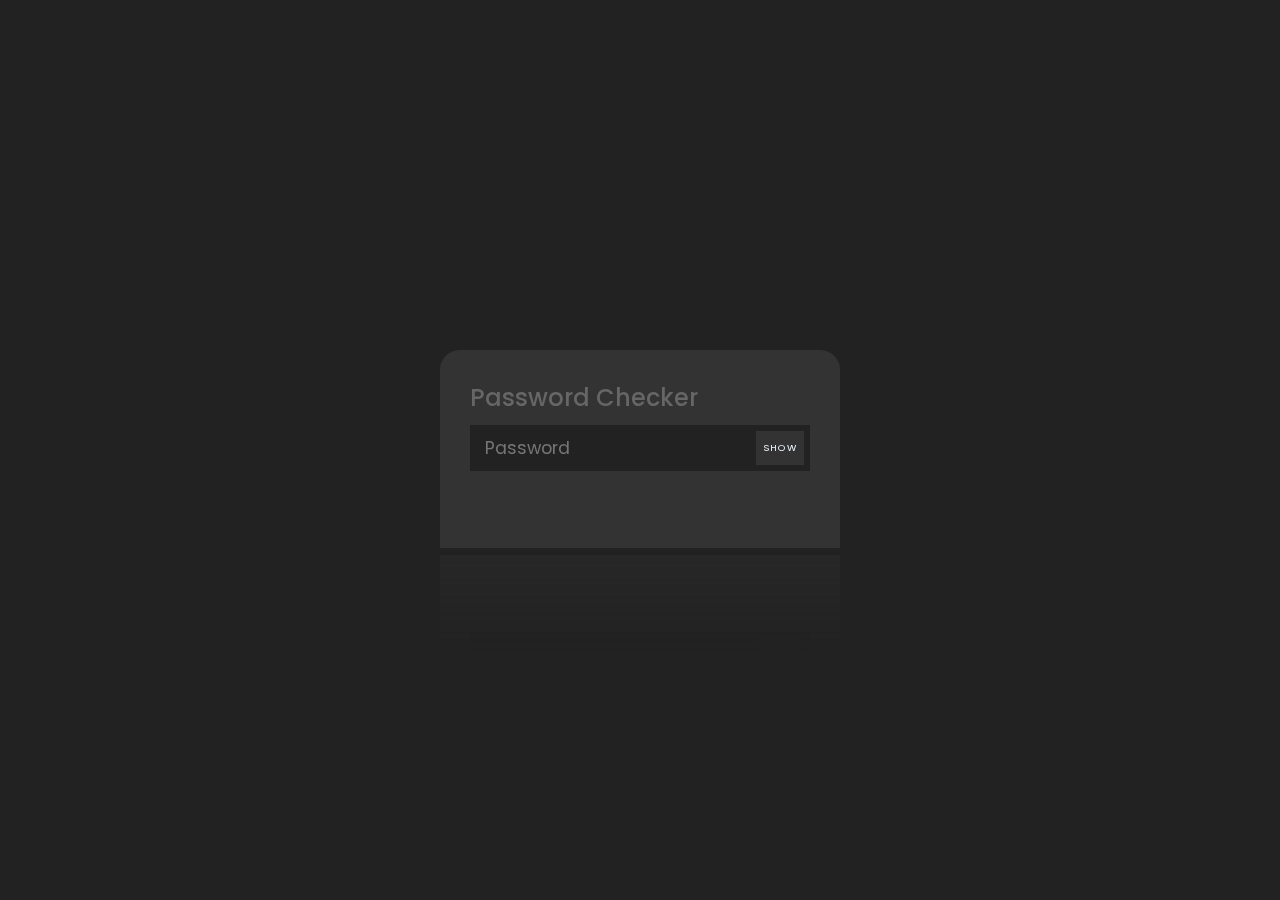
==== index.html @ c3944750 "Update index.html" ====
<!DOCTYPE html>
<html lang="en">

<head>
    <meta charset="UTF-8">
    <title>Password Checker</title>
    <link rel="stylesheet" href="./style.css">
</head>

<body>
    <div class="container">
        <h2>Password Checker</h2>
        <div class="inputArea">
            <input type="password" placeholder=" Password" id="YourPassword">
            <div class="show"></div>
        </div>
        <div class="strengthMeter"></div>
        <div id="crackedStatus"></div> <!-- Added status element -->
    </div>
    <script src="./script.js"></script>
</body>

</html>
---- style.css ----
@import url("https://fonts.googleapis.com/css2?family=Poppins:wght@100;200;300;400;500;600;700;800;900&display=swap");
* {
  margin: 0;
  padding: 0;
  box-sizing: border-box;
  font-family: "Poppins", sans-serif;
}

body {
  display: flex;
  align-items: center;
  justify-content: center;
  min-height: 100vh;
  background: #222;
}

.container {
  position: relative;
  width: 400px;
  border-radius: 20px 20px 0 0;
  padding: 30px;
  background: #333;
  display: flex;
  justify-content: center;
  /* align-items: center; */
  flex-direction: column;
  border-radius: 1px solid #111;
  gap: 10px;
  padding-bottom: 70px;
  -webkit-box-reflect: below 1px
    linear-gradient(transparent, transparent, #0005);
}
.container h2 {
  color: #666;
  font-weight: 500;
}

.container .inputArea {
  position: relative;
  width: 100%;
}

.container .inputArea input {
  position: relative;
  width: 100%;
  background: #222;
  border: none;
  outline: none;
  padding: 10px;
  color: aliceblue;
  font-size: 1.1em;
}

.container .strengthMeter {
  position: absolute;
  left: 0;
  bottom: 0;
  width: 100%;
  height: 3px;
  background: #222;
}

.container .strengthMeter::before {
  content: "";
  position: absolute;
  width: 0;
  height: 100%;
  transition: 0.5s;
  background: #f00;
}

.container.weak .strengthMeter::before {
  width: 10%;
  background: #f00;
  filter: drop-shadow(0 0 5px #f00) drop-shadow(0 0 10px #f00)
    drop-shadow(0 0 20px #f00);
}

.container.moderate .strengthMeter::before {
  width: 70%;
  background: #eedc3d;
  filter: drop-shadow(0 0 5px #eedc3d) drop-shadow(0 0 10px #eedc3d)
    drop-shadow(0 0 20px #eedc3d);
}

.container.strong .strengthMeter::before {
  width: 100%;
  background: #18e605;
  filter: drop-shadow(0 0 5px #18e605) drop-shadow(0 0 10px #18e605)
    drop-shadow(0 0 20px #18e605);
}

.container .strengthMeter::after {
  position: absolute;
  top: -45px;
  left: 30px;
  transition: 0.5s;
  color: aliceblue;
}

.container.container.weak .strengthMeter::after {
  content: "Weak Password";
  color: #f00;
  filter: drop-shadow(0 0 5px#f00);
}

.container.container.container.moderate .strengthMeter::after {
  content: "Moderate Password";
  color: #eedc3d;
  filter: drop-shadow(0 0 5px#eedc3d);
}

.container.container.container.container.strong .strengthMeter::after {
  content: "Strong Password";
  color: #18e605;
  filter: drop-shadow(0 0 5px#18e605);
}

.show {
  position: absolute;
  top: 0;
  right: 0;
  width: 60px;
  height: 100%;
  background: #333;
  border: 6px solid #222;
  cursor: pointer;
  justify-content: center;
  align-items: center;
  display: flex;
}

.show::before {
  content: "Show";
  font-size: 0.6em;
  color: aliceblue;
  letter-spacing: 0.15em;
  text-transform: uppercase;
}

.show.hide::before {
  content: "Hide";
}
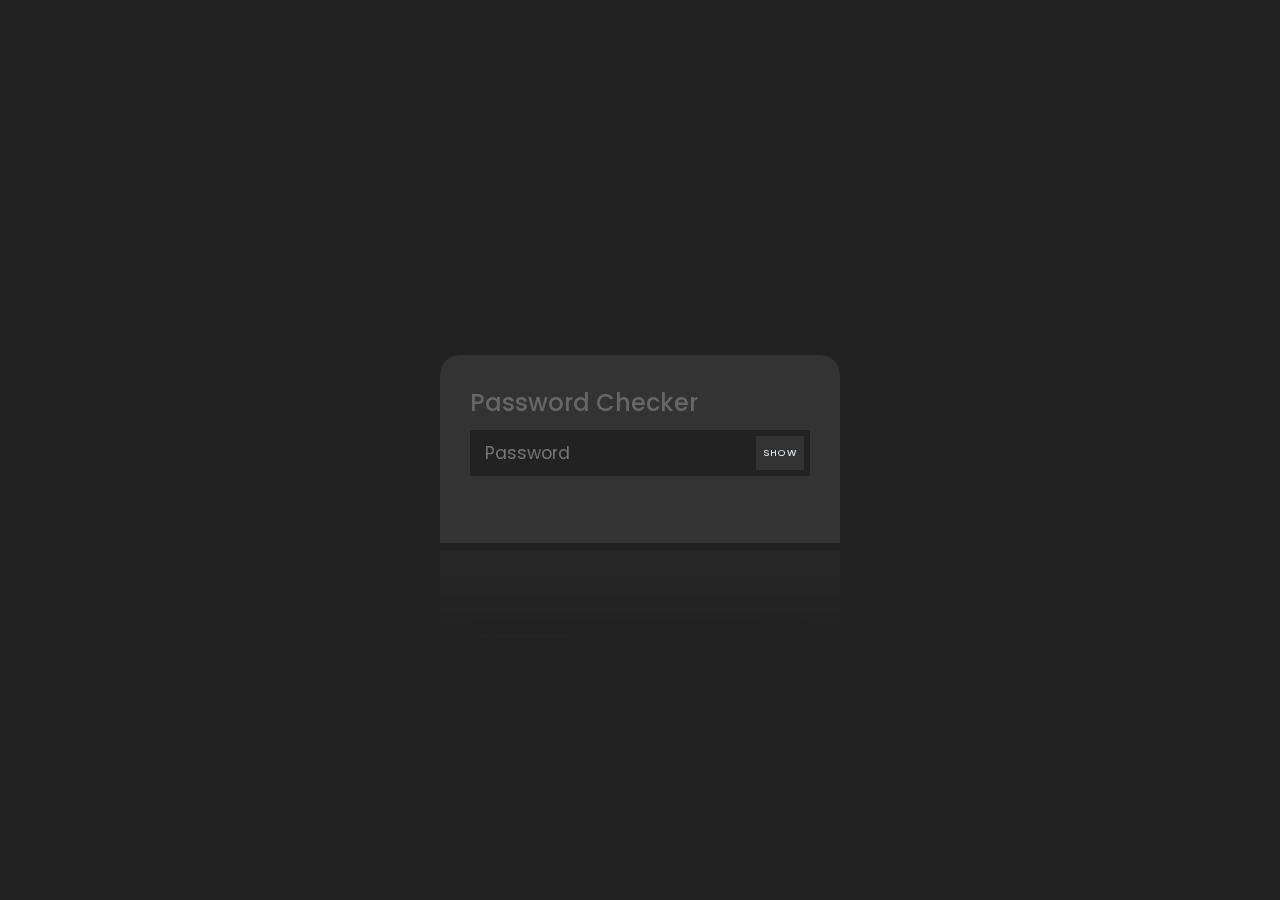
==== commit ba0a54b9: "Update index.html" ====
--- a/index.html
+++ b/index.html
@@ -5,9 +5,11 @@
     <meta charset="UTF-8">
     <title>Password Checker</title>
     <link rel="stylesheet" href="./style.css">
+
 </head>
 
 <body>
+    <!-- partial:index.partial.html -->
     <div class="container">
         <h2>Password Checker</h2>
         <div class="inputArea">
@@ -15,9 +17,10 @@
             <div class="show"></div>
         </div>
         <div class="strengthMeter"></div>
-        <div id="crackedStatus"></div> <!-- Added status element -->
     </div>
+    <!-- partial -->
     <script src="./script.js"></script>
+
 </body>
 
 </html>
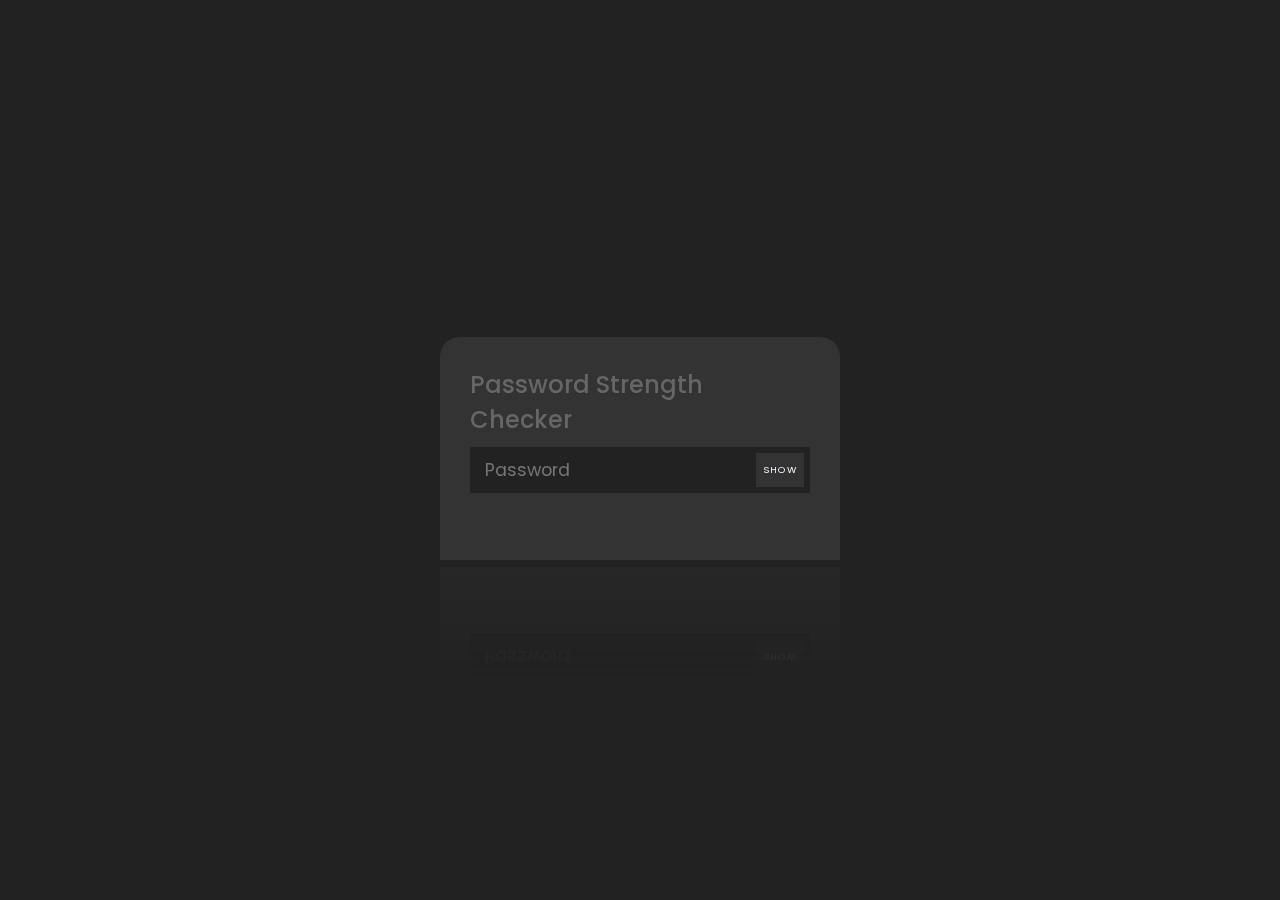
==== commit 9aa17682: "Update index.html" ====
--- a/index.html
+++ b/index.html
@@ -3,7 +3,7 @@
 
 <head>
     <meta charset="UTF-8">
-    <title>Password Checker</title>
+    <title>Password Strength Checker</title>
     <link rel="stylesheet" href="./style.css">
 
 </head>
@@ -11,7 +11,7 @@
 <body>
     <!-- partial:index.partial.html -->
     <div class="container">
-        <h2>Password Checker</h2>
+        <h2>Password Strength Checker</h2>
         <div class="inputArea">
             <input type="password" placeholder=" Password" id="YourPassword">
             <div class="show"></div>
@@ -24,4 +24,3 @@
 </body>
 
 </html>
-
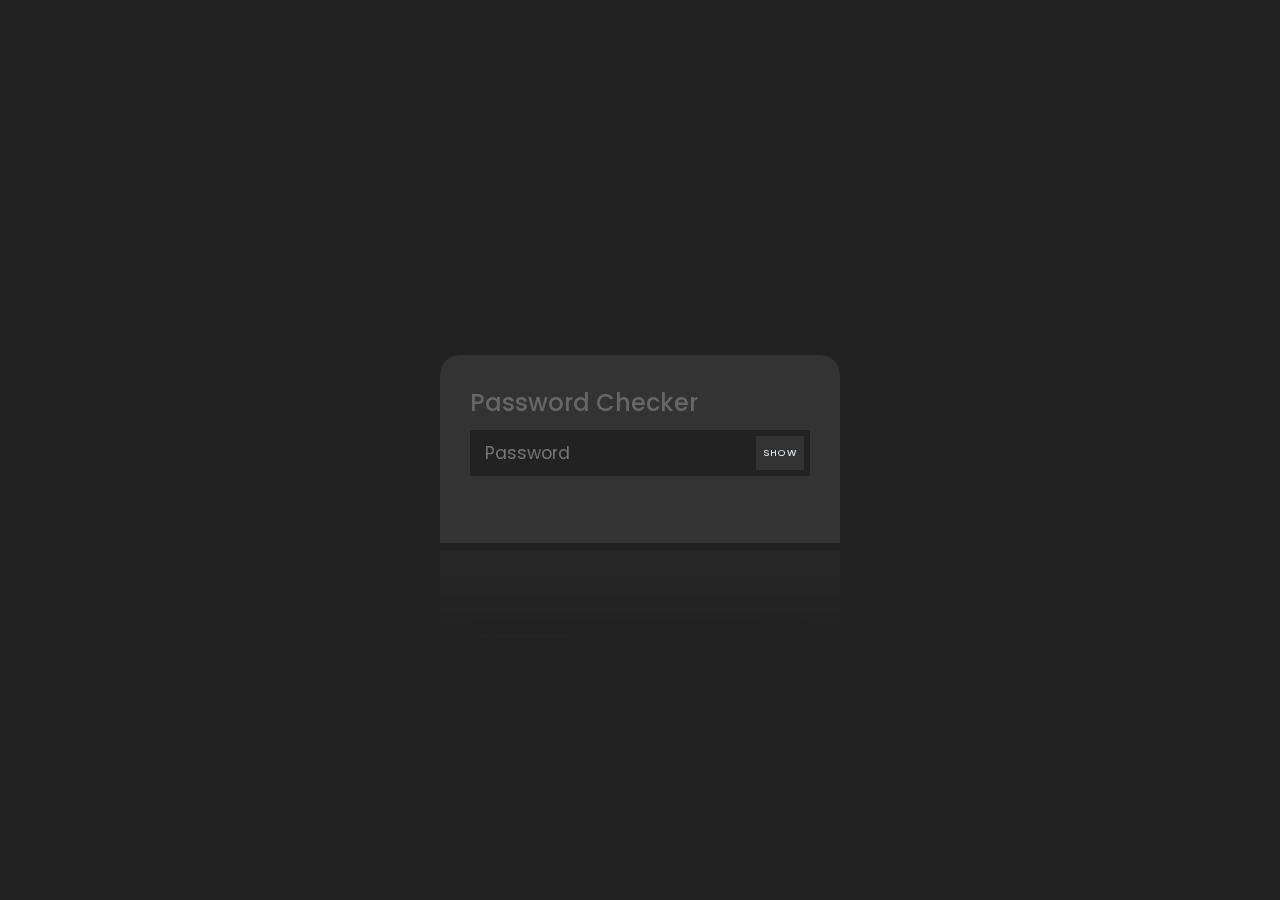
==== commit 6a28b016: "Update index.html" ====
--- a/index.html
+++ b/index.html
@@ -3,7 +3,7 @@
 
 <head>
     <meta charset="UTF-8">
-    <title>Password Strength Checker</title>
+    <title>Password Checker</title>
     <link rel="stylesheet" href="./style.css">
 
 </head>
@@ -11,7 +11,7 @@
 <body>
     <!-- partial:index.partial.html -->
     <div class="container">
-        <h2>Password Strength Checker</h2>
+        <h2>Password Checker</h2>
         <div class="inputArea">
             <input type="password" placeholder=" Password" id="YourPassword">
             <div class="show"></div>
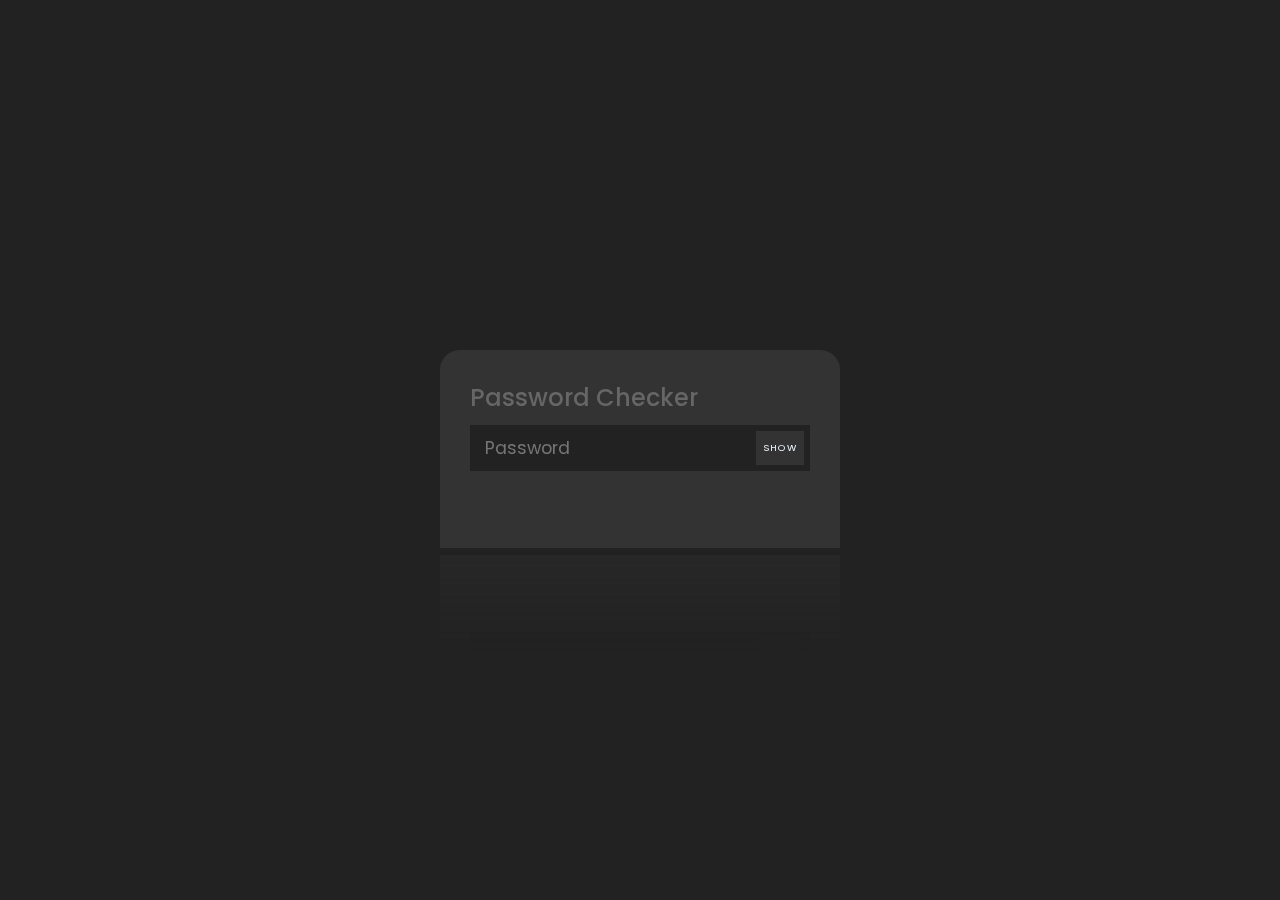
==== commit 22fb7b84: "Update index.html" ====
--- a/index.html
+++ b/index.html
@@ -5,11 +5,9 @@
     <meta charset="UTF-8">
     <title>Password Checker</title>
     <link rel="stylesheet" href="./style.css">
-
 </head>
 
 <body>
-    <!-- partial:index.partial.html -->
     <div class="container">
         <h2>Password Checker</h2>
         <div class="inputArea">
@@ -17,10 +15,9 @@
             <div class="show"></div>
         </div>
         <div class="strengthMeter"></div>
+        <div id="status"></div> <!-- Additional status message -->
     </div>
-    <!-- partial -->
     <script src="./script.js"></script>
-
 </body>
 
 </html>
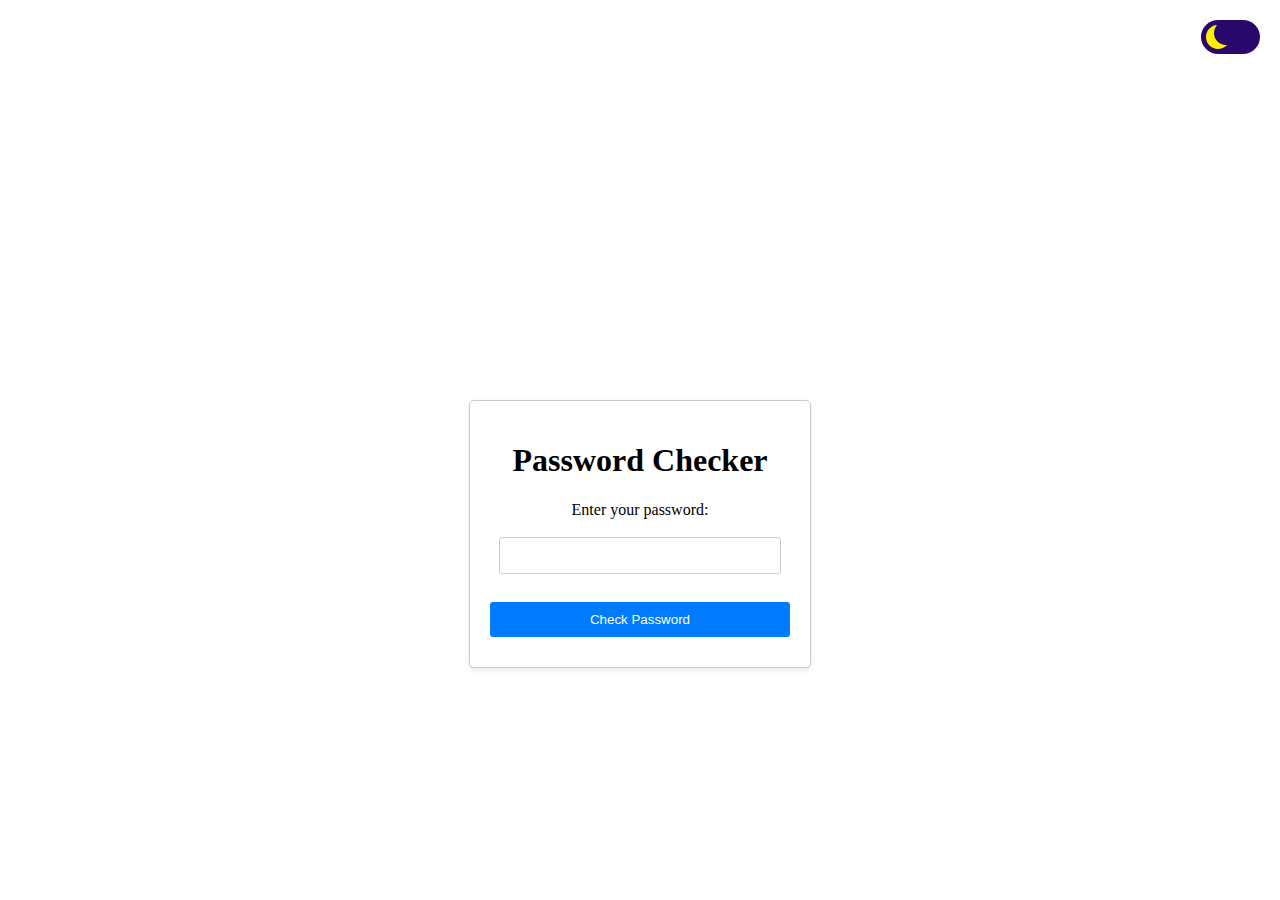
==== commit 90034ee8: "Update index.html" ====
--- a/index.html
+++ b/index.html
@@ -1,23 +1,197 @@
 <!DOCTYPE html>
 <html lang="en">
-
 <head>
     <meta charset="UTF-8">
+    <meta name="viewport" content="width=device-width, initial-scale=1.0">
     <title>Password Checker</title>
-    <link rel="stylesheet" href="./style.css">
+    <style>
+        /* CSS code for the switch */
+        .switch {
+            font-size: 17px;
+            position: fixed;
+            top: 20px;
+            right: 20px;
+            display: inline-block;
+            width: 3.5em;
+            height: 2em;
+        }
+
+        .switch input {
+            opacity: 0;
+            width: 0;
+            height: 0;
+        }
+
+        .slider {
+            --background: #28096b;
+            position: absolute;
+            cursor: pointer;
+            top: 0;
+            left: 0;
+            right: 0;
+            bottom: 0;
+            background-color: var(--background);
+            transition: .5s;
+            border-radius: 30px;
+        }
+
+        .slider:before {
+            position: absolute;
+            content: "";
+            height: 1.4em;
+            width: 1.4em;
+            border-radius: 50%;
+            left: 10%;
+            bottom: 15%;
+            box-shadow: inset 8px -4px 0px 0px #fff000;
+            background: var(--background);
+            transition: .5s;
+        }
+
+        input:checked + .slider {
+            background-color: #522ba7;
+        }
+
+        input:checked + .slider:before {
+            transform: translateX(100%);
+            box-shadow: inset 15px -4px 0px 15px #fff000;
+        }
+
+        /* Dark mode styles */
+        body.dark-mode {
+            background-color: #222;
+            color: #fff;
+        }
+
+        /* CSS code for the form */
+        form {
+            width: 300px;
+            padding: 20px;
+            border: 1px solid #ccc;
+            border-radius: 5px;
+            box-shadow: 0 2px 5px rgba(0, 0, 0, 0.1);
+            background-color: #fff;
+            display: flex;
+            flex-direction: column;
+            align-items: center;
+            margin: auto; /* Center the form horizontally */
+            margin-top: 400px; /* Adjusted margin for the form */
+        }
+
+        input[type="password"] {
+            width: calc(100% - 40px);
+            margin-bottom: 10px;
+            padding: 10px;
+            border: 1px solid #ccc;
+            border-radius: 3px;
+        }
+
+        input[type="submit"] {
+            width: 100%;
+            padding: 10px;
+            border: none;
+            border-radius: 3px;
+            background-color: #007bff;
+            color: #fff;
+            cursor: pointer;
+            transition: background-color 0.3s;
+        }
+
+        input[type="submit"]:hover {
+            background-color: #0056b3;
+        }
+
+        #result {
+            margin-top: 10px;
+            text-align: center;
+            font-weight: bold;
+        }
+
+        /* Styling for messages */
+        #result.red {
+            color: red;
+        }
+
+        #result.green {
+            color: green;
+        }
+
+        #result.purple {
+            color: purple;
+        }
+
+        /* Styling for the form title and label */
+        h1, label {
+            color: black; /* Set text color to black */
+        }
+    </style>
 </head>
+<body>
+    <label class="switch">
+        <input type="checkbox" id="darkModeToggle">
+        <span class="slider"></span>
+    </label>
 
-<body>
-    <div class="container">
-        <h2>Password Checker</h2>
-        <div class="inputArea">
-            <input type="password" placeholder=" Password" id="YourPassword">
-            <div class="show"></div>
-        </div>
-        <div class="strengthMeter"></div>
-        <div id="status"></div> <!-- Additional status message -->
-    </div>
-    <script src="./script.js"></script>
+    <form id="passwordForm" method="post" action="/check_password">
+        <h1>Password Checker</h1>
+        <label for="password">Enter your password:</label><br>
+        <input type="password" id="password" name="password"><br>
+        <input type="submit" value="Check Password">
+        <div id="result"></div>
+    </form>
+
+<script>
+    document.getElementById("passwordForm").addEventListener("submit", function(event) {
+        event.preventDefault(); // Prevent the default form submission
+
+        // Simulated compromised passwords list
+        const compromisedPasswords = ["password123", "123456", "qwerty"];
+
+        // Get the password from the form
+        var password = document.getElementById("password").value;
+
+        // Check if the password is compromised
+        if (compromisedPasswords.includes(password)) {
+            updateResult("Your password has been compromised!", "purple");
+            return;
+        }
+
+        // Check the strength of the password
+        if (isStrongPassword(password)) {
+            updateResult("Your password is strong.", "green");
+        } else {
+            updateResult("Your password is not strong enough.", "red");
+        }
+    });
+
+    function isStrongPassword(password) {
+        const minLength = 8;
+        const hasNumbers = /\d/.test(password);
+        const hasUpper = /[A-Z]/.test(password);
+        const hasLower = /[a-z]/.test(password);
+        const hasSpecial = /[\W_]/.test(password);
+        return password.length >= minLength && hasNumbers && hasUpper && hasLower && hasSpecial;
+    }
+
+    function updateResult(message, colorClass) {
+        var resultElement = document.getElementById("result");
+        resultElement.innerHTML = message;
+        resultElement.className = ""; // Clear previous classes
+        resultElement.classList.add(colorClass); // Add the new class
+    }
+
+    // Dark mode toggle functionality
+    var darkModeToggle = document.getElementById("darkModeToggle");
+    darkModeToggle.addEventListener("change", function() {
+        document.body.classList.toggle("dark-mode", darkModeToggle.checked);
+    });
+
+    // Check if dark mode is already enabled
+    if (window.matchMedia && window.matchMedia('(prefers-color-scheme: dark)').matches) {
+        darkModeToggle.checked = true;
+        document.body.classList.add("dark-mode");
+    }
+</script>
+    
 </body>
-
 </html>
